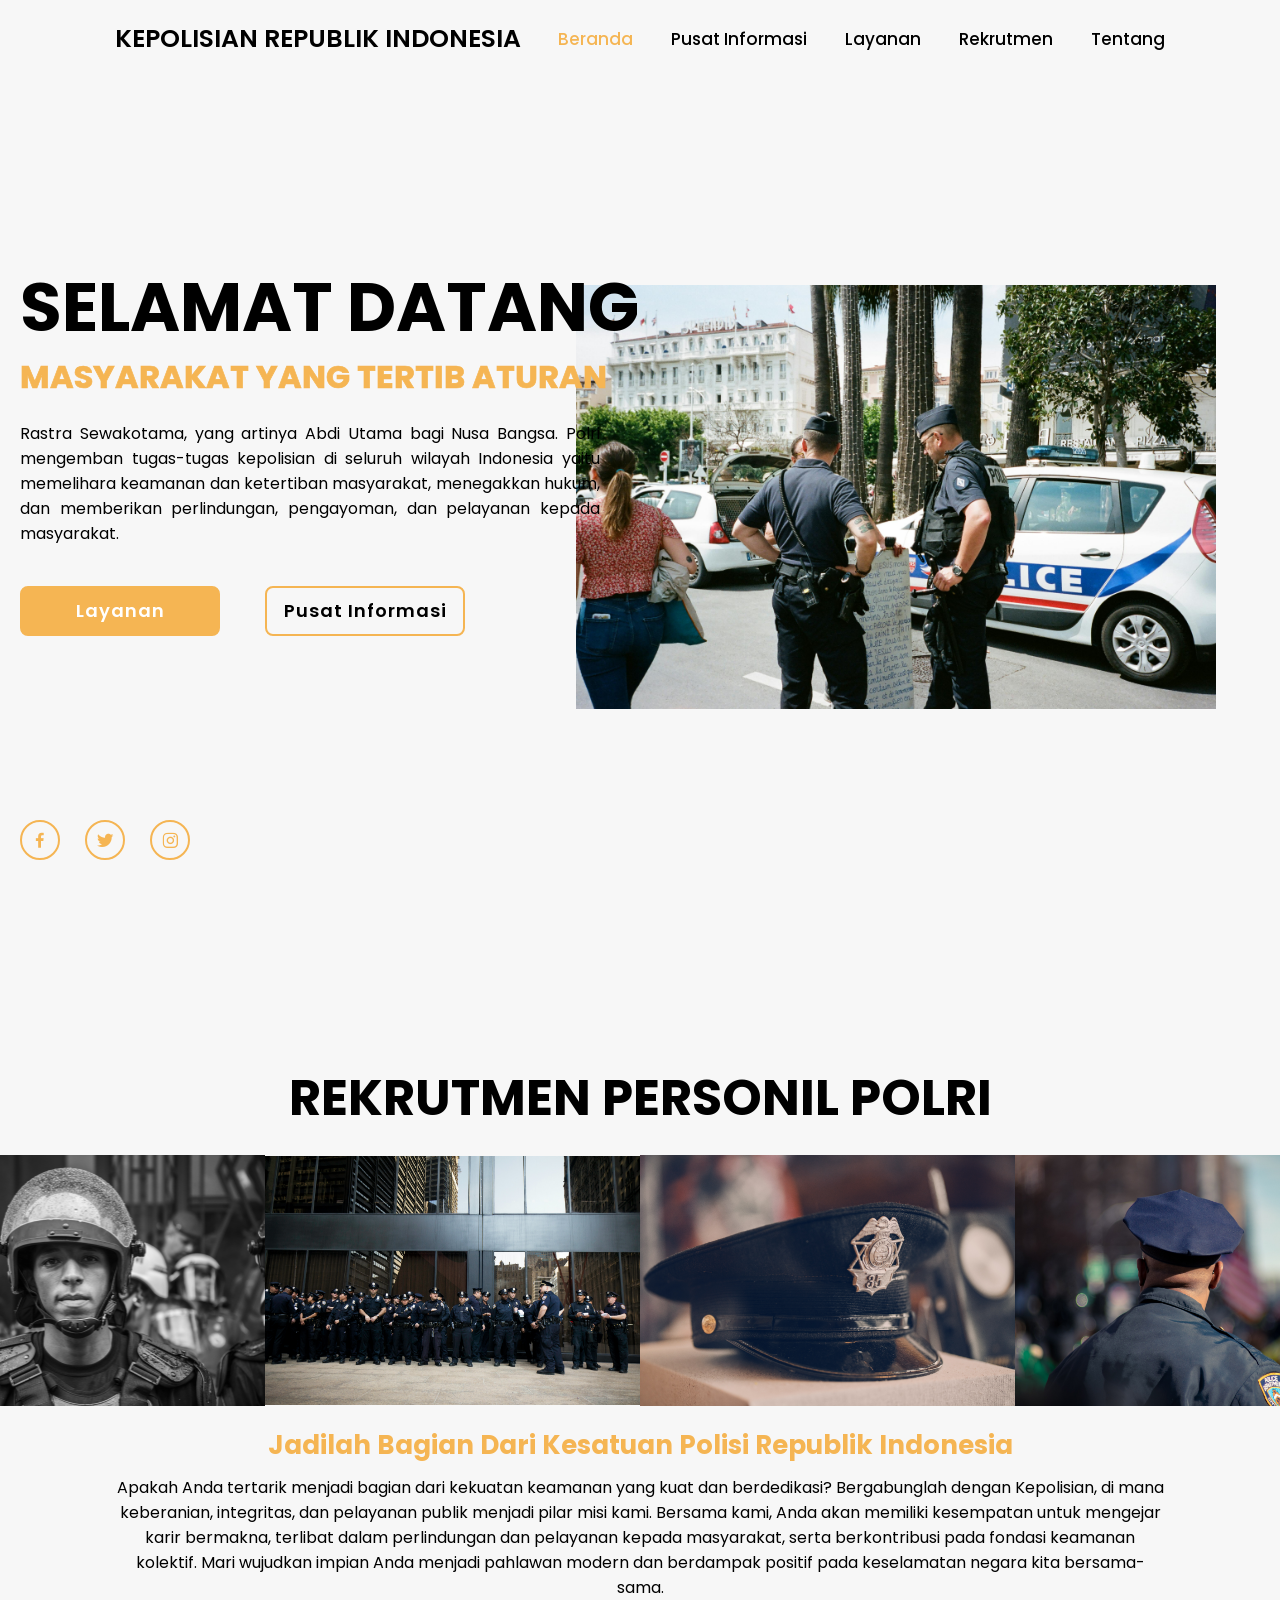
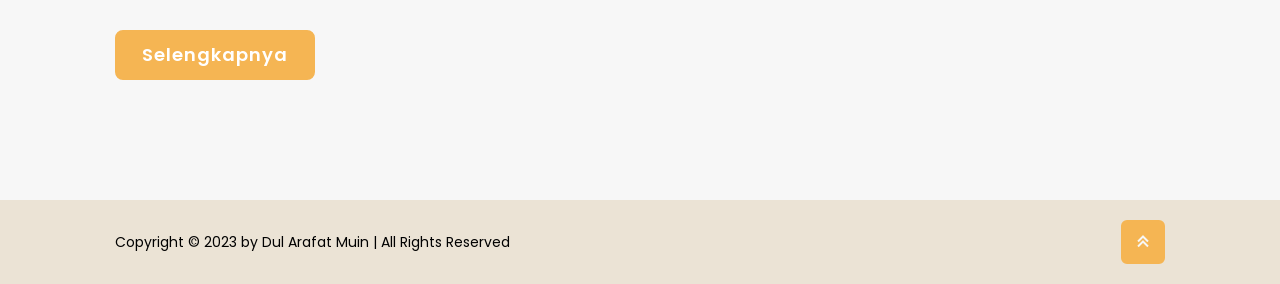
==== Beranda.html @ 5cd3f0d0 "Add files via upload" ====
<!DOCTYPE html>
<html lang="en">

    <head>
        <meta charset="UTF-8">
        <meta http-equiv="X-UA-Compatible" content="IE=edge">
        <meta name="viewport" content="width=device-width, initial-scale=1.0">
        <title>KEPOLISIAN REPUBLIK INDONESIA</title>

        <link rel="stylesheet" href="css/Beranda.css">

        <!-- box icons -->
        <link href='https://unpkg.com/boxicons@2.1.4/css/boxicons.min.css' rel='stylesheet'>

        <link rel="icon" href="/images/Lambang_Polri.png" type="image/x-icon">
        <link rel="shortcut icon" href="/images/Lambang_Polri.png" type="image/x-icon">
    </head>

    <body>

        <!-- header design -->
        <header class="header">
            <a href="#" class="logo">KEPOLISIAN REPUBLIK INDONESIA</a>
            <div class="bx bx-menu" id="menu-icon"></div>
            <nav class="navbar">
                <a href="Beranda.html" class="active">Beranda</a>
                <a href="PusatInformasi.html">Pusat Informasi</a>
                <a href="Layanan.html">Layanan</a>
                <a href="Rekrutmen.html">Rekrutmen</a>
                <a href="Tentang.html">Tentang</a>
            </nav>
            
        </header>


        <!-- home section design -->
        <section class="home" id="home">
            <div class="home-content">
                <h1>SELAMAT<span> DATANG</span></h1>
                <div class="text-animate">
                    <h3>MASYARAKAT YANG TERTIB ATURAN</h3>
                </div>
                <p>Rastra Sewakotama, yang artinya Abdi Utama bagi Nusa Bangsa. Polri mengemban tugas-tugas kepolisian di seluruh wilayah Indonesia yaitu memelihara keamanan dan ketertiban masyarakat, menegakkan hukum, dan memberikan perlindungan, pengayoman, dan pelayanan kepada masyarakat.</p>
                <div class="btn-box">
                    <a href="Layanan.html" class="btn">Layanan</a>
                    <a href="PusatInformasi.html" class="btn">Pusat Informasi</a>
                </div>
            </div>

            <div class="home-sci">
                <a href="https://www.facebook.com/DivHumasPolri/?locale=id_ID"><i class='bx bxl-facebook'></i></a>
                <a href="https://twitter.com/DivHumas_Polri"><i class='bx bxl-twitter'></i></a>
                <a href="https://www.instagram.com/divisihumaspolri/?hl=en"><i class='bx bxl-instagram'></i></a>
            </div>
            
            <div class="home-imgHover"></div>
        </section>

        <!-- about section design -->
        <section class="about" id="about">
            <h2 class="heading"><span>REKRUTMEN PERSONIL POLRI</span></h2>  
            <div class="about-img">
                <img src="/images/recruitment.jpg" alt="">
                <img src="/images/4.jpg" alt="">
                <img src="/images/5.jpg" alt="">
                <img src="/images/police 8.jpg" alt="">
                <span class="circle-spin"></span>
            </div>
            <div class="about-content">
                <h3>Jadilah Bagian Dari Kesatuan Polisi Republik Indonesia </h3>
                <p>
                    Apakah Anda tertarik menjadi bagian dari kekuatan keamanan yang kuat dan berdedikasi? Bergabunglah dengan Kepolisian, di mana keberanian, integritas, dan pelayanan publik menjadi pilar misi kami. Bersama kami, Anda akan memiliki kesempatan untuk mengejar karir bermakna, terlibat dalam perlindungan dan pelayanan kepada masyarakat, serta berkontribusi pada fondasi keamanan kolektif. Mari wujudkan impian Anda menjadi pahlawan modern dan berdampak positif pada keselamatan negara kita bersama-sama.
                </p>
                
                <div class="btn-box btns">
                    <a href="Rekrutmen.html" class="btn">Selengkapnya</a>
                </div>
            </div>
        </section>

        <!-- footer design -->
        <footer class="footer">
            <div class="footer-text">
                <p>Copyright &copy; 2023 by Dul Arafat Muin | All Rights Reserved</p>
            </div>
            <div class="footer-iconTop">
                <a href="#"><i class='bx bx-chevrons-up' ></i></a> 
            </div>
        </footer>

        <script src="js/Pusat.js"></script>
    </body>

</html>
---- css/Beranda.css ----
@import url('https://fonts.googleapis.com/css2?family=Poppins:wght@300;400;500;600;700;800;900&display=swap');

* {
    margin: 0;
    padding: 0;
    box-sizing: border-box;
    text-decoration: none;
    border: none;
    outline: none;
    scroll-behavior: smooth;
    font-family: 'Poppins', sans-serif;
}

:root {
    --bg-color: #F7F7F7;
    --second-bg-color: #F7F7F7;
    --text-color: #000000;
    --main-color: #F5B553;
}

html {
    font-size: 62.5%;
    overflow-x: hidden;
}

body {
    background: var(--bg-color);
    color: var(--text-color);
}

.header {
    position: fixed;
    top: 0;
    left: 0;
    width: 100%;
    padding: 2rem 9%;
    background: transparent;
    display: flex;
    justify-content: space-between;
    align-items: center;
    z-index: 100;
}

.logo {
    font-size: 2.5rem;
    color: #000000;  
    font-weight: 600;
}

.navbar a {
    font-size: 1.7rem;
    color: var(--text-color);
    font-weight: 500;
    margin-left: 3.5rem;
    transition: .3s;
}

.navbar a:hover,
.navbar a.active {
    color: var(--main-color);
}

#menu-icon {
    font-size: 3.6rem;
    color: var(--text-color);
    cursor: pointer;
    display: none;
}

section {
    min-height: 100vh;
    padding: 10rem 9% 2rem;
}

.home {
    display: flex;
    align-items: center;
    padding: 0 9%;
    background-image: url("/images/home\ 1.jpg");
    background-repeat: no-repeat;
    padding-left: 20px !important;
    background-size: 50%;
    background-position-y: 60%;
    background-position-x: 90%;
}

.home-content {
    max-width: 60rem;
}

.home-content h1 {
    font-size: 6.8rem;
    font-weight: 700;
    line-height: 1.3;
    width: 150rem;
}

.home-content .text-animate {
    position: relative;
    width: 80.8rem;
}

.home-content .text-animate h3 {
    font-size: 3.2rem;
    font-weight: 700;
    color: var(--main-color);
    -webkit-text-stroke: .7px var(--main-color);
}

.home-content p {
    font-size: 1.6rem;
    margin: 2rem 0 4rem;
    text-align: justify;
    width: 58rem;
}

.btn-box {
    position: relative;
    display: flex;
    justify-content: space-between;
    width: 44.5rem;
    height: 5rem;
}

.btn-box .btn {
    position: relative;
    display: inline-flex;
    justify-content: center;
    align-items: center;
    width: 20rem;
    height: 100%;
    background: var(--main-color);
    border: .2rem solid var(--main-color);
    border-radius: .8rem;
    font-size: 1.8rem;
    font-weight: 600;
    letter-spacing: .1rem;
    color: white;
    z-index: 1;
    overflow: hidden;
    transition: .3s;
}

.btn-box .btn:hover {
    color: black
}

.btn-box .btn:nth-child(2) {
    background: transparent;
    color: black;
}

.btn-box .btn:nth-child(2):hover {
    color: var(--bg-color);
}

.btn-box .btn:nth-child(2)::before {
    background: var(--main-color);
}

.btn-box .btn::before {
    content: '';
    position: absolute;
    top: 0;
    left: 0;
    width: 0%;
    height: 100%;
    background: var(--bg-color);
    z-index: -1;
    transition: .3s;
}

.btn-box .btn:hover::before {
    width: 100%;
}

.home-sci {
    position: absolute;
    bottom: 4rem;
    width: 170px;
    display: flex;
    justify-content: space-between;
}

.home-sci a {
    position: relative;
    display: inline-flex;
    justify-content: center;
    align-items: center;
    width: 40px;
    height: 40px;
    background: transparent;
    border: .2rem solid var(--main-color);
    border-radius: 50%;
    font-size: 20px;
    color: var(--main-color);
    z-index: 1;
    overflow: hidden;
    transition: .3s;
}

.home-sci  a:hover {
    color: var(--bg-color);
}

.home-sci  a::before {
    content: '';
    position: absolute;
    top: 0;
    left: 0;
    width: 0%;
    height: 100%;
    background: var(--main-color);
    z-index: -1;
    transition: .3s;
}

.home-sci  a:hover::before {
    width: 100%;
}

.home-imgHover {
    position: absolute;
    top: 0;
    right: 0;
    width: 55%;
    height: 89%;
    background: transparent;
    transition: 2s;
}

.home-imgHover:hover {
    background: var(--bg-color);
    opacity: .8;
}

.about {
    display: flex;
    justify-content: center;
    align-items: center;
    flex-direction: column;
    gap: 2rem;
    background-color: var(--second-bg-color);
    padding-bottom: 6rem;
}

.heading {
    font-size: 5rem;
    text-align: center;
}

.about-img {
    position: relative;
    width: 25rem;
    height: 25rem;
    border-radius: 50%;
    display: flex;
    justify-content: center;
    align-items: center;
}

.about-img img {
    width: 150%;

}

.about-content {
    text-align: center;
}

.about-content h3 {
    font-size: 2.6rem;
    color: #F5B553;
}

.about-content p {
    font-size: 1.6rem;
    margin: 1rem 0 3rem;
}

.footer {
    display: flex;
    justify-content: space-between;
    align-items: center;
    flex-wrap: wrap;
    padding: 2rem 9%;
    background: #EBE3D5;
}

.footer-text p {
    font-size: 1.4rem;
}

.footer-iconTop a {
    position: relative;
    display: inline-flex;
    justify-content: center;
    align-items: center;
    padding: .8rem;
    background: var(--main-color);
    border: .2rem solid var(--main-color);
    border-radius: .6rem;
    z-index: 1;
    overflow: hidden;
}

.footer-iconTop a::before {
    content: '';
    position: absolute;
    top: 0;
    left: 0;
    width: 0;
    height: 100%;
    background: var(--second-bg-color);
    z-index: -1;
    transition: .2s;
}

.footer-iconTop a:hover::before {
    width: 100%;

} 

.footer-iconTop a i {
    font-size: 2.4rem;
    color: var(--bg-color);
    transition: .2s;
}

.footer-iconTop a:hover i {
    color: var(--text-color);
}
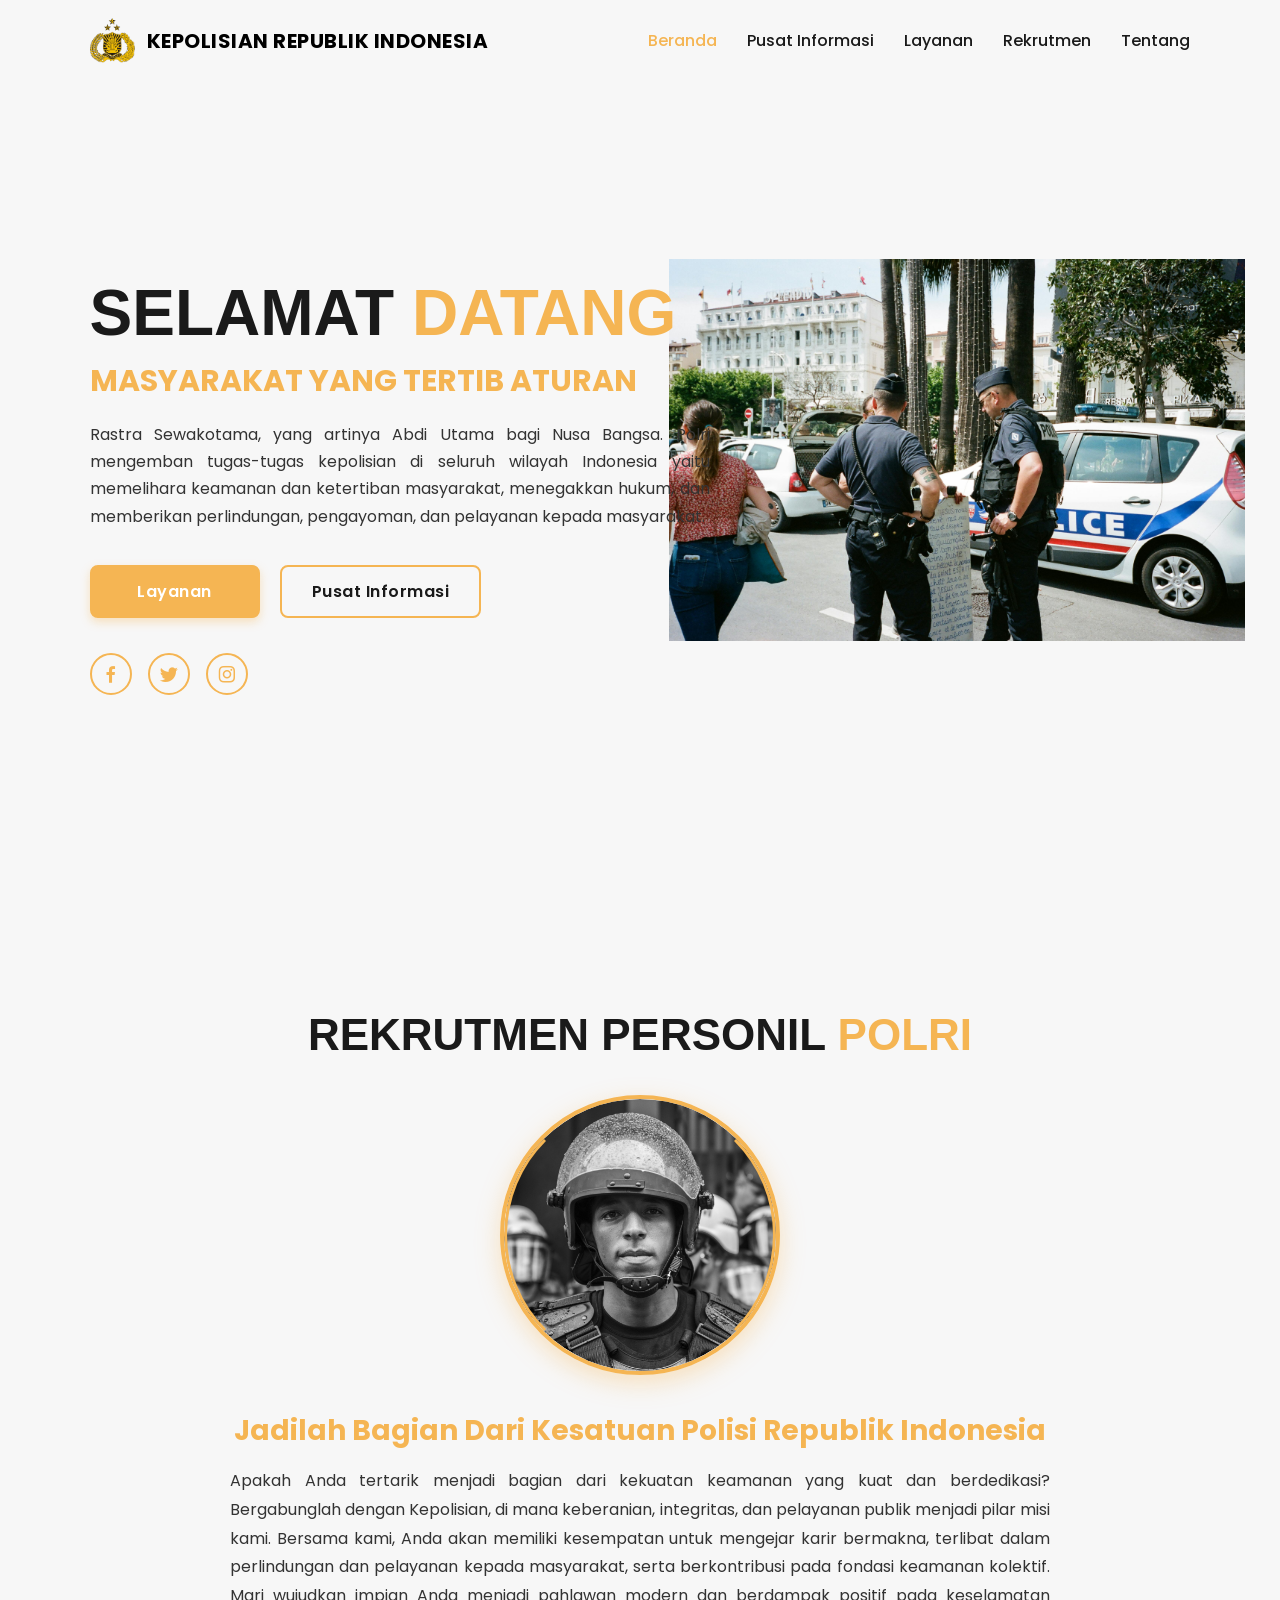
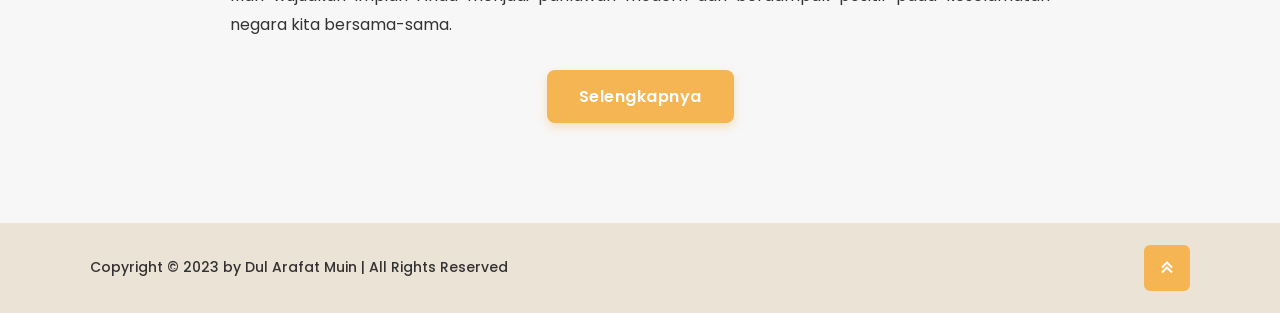
==== commit 7a2fe217: "Fix image paths, header logo, mobile responsiveness, and interactive navigation" ====
--- a/Beranda.html
+++ b/Beranda.html
@@ -1,94 +1,92 @@
-<!DOCTYPE html>
-<html lang="en">
-
-    <head>
-        <meta charset="UTF-8">
-        <meta http-equiv="X-UA-Compatible" content="IE=edge">
-        <meta name="viewport" content="width=device-width, initial-scale=1.0">
-        <title>KEPOLISIAN REPUBLIK INDONESIA</title>
-
-        <link rel="stylesheet" href="css/Beranda.css">
-
-        <!-- box icons -->
-        <link href='https://unpkg.com/boxicons@2.1.4/css/boxicons.min.css' rel='stylesheet'>
-
-        <link rel="icon" href="/images/Lambang_Polri.png" type="image/x-icon">
-        <link rel="shortcut icon" href="/images/Lambang_Polri.png" type="image/x-icon">
-    </head>
-
-    <body>
-
-        <!-- header design -->
-        <header class="header">
-            <a href="#" class="logo">KEPOLISIAN REPUBLIK INDONESIA</a>
-            <div class="bx bx-menu" id="menu-icon"></div>
-            <nav class="navbar">
-                <a href="Beranda.html" class="active">Beranda</a>
-                <a href="PusatInformasi.html">Pusat Informasi</a>
-                <a href="Layanan.html">Layanan</a>
-                <a href="Rekrutmen.html">Rekrutmen</a>
-                <a href="Tentang.html">Tentang</a>
-            </nav>
-            
-        </header>
-
-
-        <!-- home section design -->
-        <section class="home" id="home">
-            <div class="home-content">
-                <h1>SELAMAT<span> DATANG</span></h1>
-                <div class="text-animate">
-                    <h3>MASYARAKAT YANG TERTIB ATURAN</h3>
-                </div>
-                <p>Rastra Sewakotama, yang artinya Abdi Utama bagi Nusa Bangsa. Polri mengemban tugas-tugas kepolisian di seluruh wilayah Indonesia yaitu memelihara keamanan dan ketertiban masyarakat, menegakkan hukum, dan memberikan perlindungan, pengayoman, dan pelayanan kepada masyarakat.</p>
-                <div class="btn-box">
-                    <a href="Layanan.html" class="btn">Layanan</a>
-                    <a href="PusatInformasi.html" class="btn">Pusat Informasi</a>
-                </div>
-            </div>
-
-            <div class="home-sci">
-                <a href="https://www.facebook.com/DivHumasPolri/?locale=id_ID"><i class='bx bxl-facebook'></i></a>
-                <a href="https://twitter.com/DivHumas_Polri"><i class='bx bxl-twitter'></i></a>
-                <a href="https://www.instagram.com/divisihumaspolri/?hl=en"><i class='bx bxl-instagram'></i></a>
-            </div>
-            
-            <div class="home-imgHover"></div>
-        </section>
-
-        <!-- about section design -->
-        <section class="about" id="about">
-            <h2 class="heading"><span>REKRUTMEN PERSONIL POLRI</span></h2>  
-            <div class="about-img">
-                <img src="/images/recruitment.jpg" alt="">
-                <img src="/images/4.jpg" alt="">
-                <img src="/images/5.jpg" alt="">
-                <img src="/images/police 8.jpg" alt="">
-                <span class="circle-spin"></span>
-            </div>
-            <div class="about-content">
-                <h3>Jadilah Bagian Dari Kesatuan Polisi Republik Indonesia </h3>
-                <p>
-                    Apakah Anda tertarik menjadi bagian dari kekuatan keamanan yang kuat dan berdedikasi? Bergabunglah dengan Kepolisian, di mana keberanian, integritas, dan pelayanan publik menjadi pilar misi kami. Bersama kami, Anda akan memiliki kesempatan untuk mengejar karir bermakna, terlibat dalam perlindungan dan pelayanan kepada masyarakat, serta berkontribusi pada fondasi keamanan kolektif. Mari wujudkan impian Anda menjadi pahlawan modern dan berdampak positif pada keselamatan negara kita bersama-sama.
-                </p>
-                
-                <div class="btn-box btns">
-                    <a href="Rekrutmen.html" class="btn">Selengkapnya</a>
-                </div>
-            </div>
-        </section>
-
-        <!-- footer design -->
-        <footer class="footer">
-            <div class="footer-text">
-                <p>Copyright &copy; 2023 by Dul Arafat Muin | All Rights Reserved</p>
-            </div>
-            <div class="footer-iconTop">
-                <a href="#"><i class='bx bx-chevrons-up' ></i></a> 
-            </div>
-        </footer>
-
-        <script src="js/Pusat.js"></script>
-    </body>
-
-</html>
+<!DOCTYPE html>
+<html lang="id">
+
+    <head>
+        <meta charset="UTF-8">
+        <meta http-equiv="X-UA-Compatible" content="IE=edge">
+        <meta name="viewport" content="width=device-width, initial-scale=1.0">
+        <title>KEPOLISIAN REPUBLIK INDONESIA</title>
+
+        <link rel="stylesheet" href="css/Beranda.css">
+
+        <!-- box icons -->
+        <link href='https://unpkg.com/boxicons@2.1.4/css/boxicons.min.css' rel='stylesheet'>
+
+        <link rel="icon" href="images/Lambang_Polri.png" type="image/x-icon">
+        <link rel="shortcut icon" href="images/Lambang_Polri.png" type="image/x-icon">
+    </head>
+
+    <body>
+
+        <!-- header design -->
+        <header class="header">
+            <a href="Beranda.html" class="logo">
+                <img src="images/Lambang_Polri.png" alt="Logo Polri" class="logo-img">
+                <span>KEPOLISIAN REPUBLIK INDONESIA</span>
+            </a>
+            <div class="bx bx-menu" id="menu-icon"></div>
+            <nav class="navbar">
+                <a href="Beranda.html" class="active">Beranda</a>
+                <a href="PusatInformasi.html">Pusat Informasi</a>
+                <a href="Layanan.html">Layanan</a>
+                <a href="Rekrutmen.html">Rekrutmen</a>
+                <a href="Tentang.html">Tentang</a>
+            </nav>
+        </header>
+
+        <!-- home section design -->
+        <section class="home" id="home">
+            <div class="home-content">
+                <h1>SELAMAT <span>DATANG</span></h1>
+                <div class="text-animate">
+                    <h3>MASYARAKAT YANG TERTIB ATURAN</h3>
+                </div>
+                <p>Rastra Sewakotama, yang artinya Abdi Utama bagi Nusa Bangsa. Polri mengemban tugas-tugas kepolisian di seluruh wilayah Indonesia yaitu memelihara keamanan dan ketertiban masyarakat, menegakkan hukum, dan memberikan perlindungan, pengayoman, dan pelayanan kepada masyarakat.</p>
+                <div class="btn-box">
+                    <a href="Layanan.html" class="btn">Layanan</a>
+                    <a href="PusatInformasi.html" class="btn">Pusat Informasi</a>
+                </div>
+                <div class="home-sci">
+                    <a href="https://www.facebook.com/DivHumasPolri/?locale=id_ID" target="_blank" rel="noopener noreferrer" aria-label="Facebook"><i class='bx bxl-facebook'></i></a>
+                    <a href="https://twitter.com/DivHumas_Polri" target="_blank" rel="noopener noreferrer" aria-label="Twitter"><i class='bx bxl-twitter'></i></a>
+                    <a href="https://www.instagram.com/divisihumaspolri/?hl=en" target="_blank" rel="noopener noreferrer" aria-label="Instagram"><i class='bx bxl-instagram'></i></a>
+                </div>
+            </div>
+        </section>
+
+        <!-- about section design -->
+        <section class="about" id="about">
+            <h2 class="heading">REKRUTMEN PERSONIL <span>POLRI</span></h2>  
+            <div class="about-img">
+                <img src="images/recruitment.jpg" alt="Rekrutmen Polri 1">
+                <img src="images/4.jpg" alt="Rekrutmen Polri 2">
+                <img src="images/5.jpg" alt="Rekrutmen Polri 3">
+                <img src="images/police 8.jpg" alt="Rekrutmen Polri 4">
+                <span class="circle-spin"></span>
+            </div>
+            <div class="about-content">
+                <h3>Jadilah Bagian Dari Kesatuan Polisi Republik Indonesia</h3>
+                <p>
+                    Apakah Anda tertarik menjadi bagian dari kekuatan keamanan yang kuat dan berdedikasi? Bergabunglah dengan Kepolisian, di mana keberanian, integritas, dan pelayanan publik menjadi pilar misi kami. Bersama kami, Anda akan memiliki kesempatan untuk mengejar karir bermakna, terlibat dalam perlindungan dan pelayanan kepada masyarakat, serta berkontribusi pada fondasi keamanan kolektif. Mari wujudkan impian Anda menjadi pahlawan modern dan berdampak positif pada keselamatan negara kita bersama-sama.
+                </p>
+                
+                <div class="btn-box">
+                    <a href="Rekrutmen.html" class="btn">Selengkapnya</a>
+                </div>
+            </div>
+        </section>
+
+        <!-- footer design -->
+        <footer class="footer">
+            <div class="footer-text">
+                <p>Copyright &copy; 2023 by Dul Arafat Muin | All Rights Reserved</p>
+            </div>
+            <div class="footer-iconTop">
+                <a href="#" aria-label="Kembali ke atas"><i class='bx bx-chevrons-up'></i></a> 
+            </div>
+        </footer>
+
+        <script src="js/Pusat.js"></script>
+    </body>
+
+</html>
--- a/css/Beranda.css
+++ b/css/Beranda.css
@@ -1,332 +1,452 @@
-@import url('https://fonts.googleapis.com/css2?family=Poppins:wght@300;400;500;600;700;800;900&display=swap');
-
-* {
-    margin: 0;
-    padding: 0;
-    box-sizing: border-box;
-    text-decoration: none;
-    border: none;
-    outline: none;
-    scroll-behavior: smooth;
-    font-family: 'Poppins', sans-serif;
-}
-
-:root {
-    --bg-color: #F7F7F7;
-    --second-bg-color: #F7F7F7;
-    --text-color: #000000;
-    --main-color: #F5B553;
-}
-
-html {
-    font-size: 62.5%;
-    overflow-x: hidden;
-}
-
-body {
-    background: var(--bg-color);
-    color: var(--text-color);
-}
-
-.header {
-    position: fixed;
-    top: 0;
-    left: 0;
-    width: 100%;
-    padding: 2rem 9%;
-    background: transparent;
-    display: flex;
-    justify-content: space-between;
-    align-items: center;
-    z-index: 100;
-}
-
-.logo {
-    font-size: 2.5rem;
-    color: #000000;  
-    font-weight: 600;
-}
-
-.navbar a {
-    font-size: 1.7rem;
-    color: var(--text-color);
-    font-weight: 500;
-    margin-left: 3.5rem;
-    transition: .3s;
-}
-
-.navbar a:hover,
-.navbar a.active {
-    color: var(--main-color);
-}
-
-#menu-icon {
-    font-size: 3.6rem;
-    color: var(--text-color);
-    cursor: pointer;
-    display: none;
-}
-
-section {
-    min-height: 100vh;
-    padding: 10rem 9% 2rem;
-}
-
-.home {
-    display: flex;
-    align-items: center;
-    padding: 0 9%;
-    background-image: url("/images/home\ 1.jpg");
-    background-repeat: no-repeat;
-    padding-left: 20px !important;
-    background-size: 50%;
-    background-position-y: 60%;
-    background-position-x: 90%;
-}
-
-.home-content {
-    max-width: 60rem;
-}
-
-.home-content h1 {
-    font-size: 6.8rem;
-    font-weight: 700;
-    line-height: 1.3;
-    width: 150rem;
-}
-
-.home-content .text-animate {
-    position: relative;
-    width: 80.8rem;
-}
-
-.home-content .text-animate h3 {
-    font-size: 3.2rem;
-    font-weight: 700;
-    color: var(--main-color);
-    -webkit-text-stroke: .7px var(--main-color);
-}
-
-.home-content p {
-    font-size: 1.6rem;
-    margin: 2rem 0 4rem;
-    text-align: justify;
-    width: 58rem;
-}
-
-.btn-box {
-    position: relative;
-    display: flex;
-    justify-content: space-between;
-    width: 44.5rem;
-    height: 5rem;
-}
-
-.btn-box .btn {
-    position: relative;
-    display: inline-flex;
-    justify-content: center;
-    align-items: center;
-    width: 20rem;
-    height: 100%;
-    background: var(--main-color);
-    border: .2rem solid var(--main-color);
-    border-radius: .8rem;
-    font-size: 1.8rem;
-    font-weight: 600;
-    letter-spacing: .1rem;
-    color: white;
-    z-index: 1;
-    overflow: hidden;
-    transition: .3s;
-}
-
-.btn-box .btn:hover {
-    color: black
-}
-
-.btn-box .btn:nth-child(2) {
-    background: transparent;
-    color: black;
-}
-
-.btn-box .btn:nth-child(2):hover {
-    color: var(--bg-color);
-}
-
-.btn-box .btn:nth-child(2)::before {
-    background: var(--main-color);
-}
-
-.btn-box .btn::before {
-    content: '';
-    position: absolute;
-    top: 0;
-    left: 0;
-    width: 0%;
-    height: 100%;
-    background: var(--bg-color);
-    z-index: -1;
-    transition: .3s;
-}
-
-.btn-box .btn:hover::before {
-    width: 100%;
-}
-
-.home-sci {
-    position: absolute;
-    bottom: 4rem;
-    width: 170px;
-    display: flex;
-    justify-content: space-between;
-}
-
-.home-sci a {
-    position: relative;
-    display: inline-flex;
-    justify-content: center;
-    align-items: center;
-    width: 40px;
-    height: 40px;
-    background: transparent;
-    border: .2rem solid var(--main-color);
-    border-radius: 50%;
-    font-size: 20px;
-    color: var(--main-color);
-    z-index: 1;
-    overflow: hidden;
-    transition: .3s;
-}
-
-.home-sci  a:hover {
-    color: var(--bg-color);
-}
-
-.home-sci  a::before {
-    content: '';
-    position: absolute;
-    top: 0;
-    left: 0;
-    width: 0%;
-    height: 100%;
-    background: var(--main-color);
-    z-index: -1;
-    transition: .3s;
-}
-
-.home-sci  a:hover::before {
-    width: 100%;
-}
-
-.home-imgHover {
-    position: absolute;
-    top: 0;
-    right: 0;
-    width: 55%;
-    height: 89%;
-    background: transparent;
-    transition: 2s;
-}
-
-.home-imgHover:hover {
-    background: var(--bg-color);
-    opacity: .8;
-}
-
-.about {
-    display: flex;
-    justify-content: center;
-    align-items: center;
-    flex-direction: column;
-    gap: 2rem;
-    background-color: var(--second-bg-color);
-    padding-bottom: 6rem;
-}
-
-.heading {
-    font-size: 5rem;
-    text-align: center;
-}
-
-.about-img {
-    position: relative;
-    width: 25rem;
-    height: 25rem;
-    border-radius: 50%;
-    display: flex;
-    justify-content: center;
-    align-items: center;
-}
-
-.about-img img {
-    width: 150%;
-
-}
-
-.about-content {
-    text-align: center;
-}
-
-.about-content h3 {
-    font-size: 2.6rem;
-    color: #F5B553;
-}
-
-.about-content p {
-    font-size: 1.6rem;
-    margin: 1rem 0 3rem;
-}
-
-.footer {
-    display: flex;
-    justify-content: space-between;
-    align-items: center;
-    flex-wrap: wrap;
-    padding: 2rem 9%;
-    background: #EBE3D5;
-}
-
-.footer-text p {
-    font-size: 1.4rem;
-}
-
-.footer-iconTop a {
-    position: relative;
-    display: inline-flex;
-    justify-content: center;
-    align-items: center;
-    padding: .8rem;
-    background: var(--main-color);
-    border: .2rem solid var(--main-color);
-    border-radius: .6rem;
-    z-index: 1;
-    overflow: hidden;
-}
-
-.footer-iconTop a::before {
-    content: '';
-    position: absolute;
-    top: 0;
-    left: 0;
-    width: 0;
-    height: 100%;
-    background: var(--second-bg-color);
-    z-index: -1;
-    transition: .2s;
-}
-
-.footer-iconTop a:hover::before {
-    width: 100%;
-
-} 
-
-.footer-iconTop a i {
-    font-size: 2.4rem;
-    color: var(--bg-color);
-    transition: .2s;
-}
-
-.footer-iconTop a:hover i {
-    color: var(--text-color);
-}+@import url('https://fonts.googleapis.com/css2?family=Poppins:wght@300;400;500;600;700;800;900&display=swap');
+
+* {
+    margin: 0;
+    padding: 0;
+    box-sizing: border-box;
+    text-decoration: none;
+    border: none;
+    outline: none;
+    scroll-behavior: smooth;
+    font-family: 'Poppins', sans-serif;
+}
+
+:root {
+    --bg-color: #F7F7F7;
+    --second-bg-color: #F7F7F7;
+    --text-color: #1a1a1a;
+    --main-color: #F5B553;
+    --header-bg: rgb(235, 227, 213);
+}
+
+html {
+    font-size: 62.5%;
+    overflow-x: hidden;
+}
+
+body {
+    background: var(--bg-color);
+    color: var(--text-color);
+    overflow-x: hidden;
+}
+
+.header {
+    position: fixed;
+    top: 0;
+    left: 0;
+    width: 100%;
+    padding: 1.8rem 7%;
+    background: transparent;
+    display: flex;
+    justify-content: space-between;
+    align-items: center;
+    z-index: 1000;
+    transition: background 0.3s ease, padding 0.3s ease, box-shadow 0.3s ease;
+}
+
+.header.sticky {
+    background: rgba(235, 227, 213, 0.96);
+    backdrop-filter: blur(8px);
+    box-shadow: 0 0.4rem 1.5rem rgba(0, 0, 0, 0.1);
+    padding: 1.2rem 7%;
+}
+
+.logo {
+    display: inline-flex;
+    align-items: center;
+    gap: 1.2rem;
+    font-size: 2rem;
+    color: #000000;
+    font-weight: 700;
+    letter-spacing: .05rem;
+}
+
+.logo .logo-img {
+    height: 4.5rem;
+    width: auto;
+    object-fit: contain;
+}
+
+.navbar {
+    display: flex;
+    align-items: center;
+}
+
+.navbar a {
+    font-size: 1.6rem;
+    color: var(--text-color);
+    font-weight: 500;
+    margin-left: 3rem;
+    transition: .3s;
+    position: relative;
+}
+
+.navbar a:hover,
+.navbar a.active {
+    color: var(--main-color);
+}
+
+#menu-icon {
+    font-size: 3.6rem;
+    color: var(--text-color);
+    cursor: pointer;
+    display: none;
+}
+
+section {
+    min-height: 100vh;
+    padding: 11rem 7% 4rem;
+}
+
+/* Home Section */
+.home {
+    display: flex;
+    align-items: center;
+    position: relative;
+    background-image: url("../images/home 1.jpg");
+    background-repeat: no-repeat;
+    background-size: 45%;
+    background-position: right 5% center;
+    min-height: 100vh;
+}
+
+.home-content {
+    max-width: 62rem;
+    width: 100%;
+    z-index: 2;
+}
+
+.home-content h1 {
+    font-size: clamp(3.6rem, 5.5vw, 6.4rem);
+    font-weight: 800;
+    line-height: 1.2;
+    color: var(--text-color);
+}
+
+.home-content h1 span {
+    color: var(--main-color);
+}
+
+.home-content .text-animate {
+    position: relative;
+    margin: 1rem 0;
+}
+
+.home-content .text-animate h3 {
+    font-size: clamp(2rem, 3.2vw, 3rem);
+    font-weight: 700;
+    color: var(--main-color);
+    line-height: 1.3;
+}
+
+.home-content p {
+    font-size: 1.6rem;
+    line-height: 1.7;
+    margin: 2rem 0 3.5rem;
+    text-align: justify;
+    color: #333333;
+}
+
+.btn-box {
+    display: flex;
+    align-items: center;
+    gap: 2rem;
+    flex-wrap: wrap;
+    margin-bottom: 2rem;
+}
+
+.btn-box .btn {
+    display: inline-flex;
+    justify-content: center;
+    align-items: center;
+    padding: 1.2rem 3rem;
+    min-width: 17rem;
+    background: var(--main-color);
+    border: .2rem solid var(--main-color);
+    border-radius: .8rem;
+    font-size: 1.6rem;
+    font-weight: 600;
+    letter-spacing: .05rem;
+    color: #ffffff;
+    transition: .3s ease;
+    box-shadow: 0 0.4rem 1rem rgba(245, 181, 83, 0.35);
+}
+
+.btn-box .btn:hover {
+    background: transparent;
+    color: var(--text-color);
+    box-shadow: none;
+}
+
+.btn-box .btn:nth-child(2) {
+    background: transparent;
+    color: var(--text-color);
+    box-shadow: none;
+}
+
+.btn-box .btn:nth-child(2):hover {
+    background: var(--main-color);
+    color: #ffffff;
+    box-shadow: 0 0.4rem 1rem rgba(245, 181, 83, 0.35);
+}
+
+.home-sci {
+    display: flex;
+    gap: 1.6rem;
+    margin-top: 3.5rem;
+}
+
+.home-sci a {
+    display: inline-flex;
+    justify-content: center;
+    align-items: center;
+    width: 4.2rem;
+    height: 4.2rem;
+    background: transparent;
+    border: .2rem solid var(--main-color);
+    border-radius: 50%;
+    font-size: 2.2rem;
+    color: var(--main-color);
+    transition: .3s;
+}
+
+.home-sci a:hover {
+    background: var(--main-color);
+    color: #ffffff;
+    box-shadow: 0 0.4rem 1.2rem rgba(245, 181, 83, 0.45);
+    transform: translateY(-3px);
+}
+
+/* About Section */
+.about {
+    display: flex;
+    justify-content: center;
+    align-items: center;
+    flex-direction: column;
+    gap: 3.5rem;
+    background-color: var(--second-bg-color);
+    padding-bottom: 8rem;
+}
+
+.heading {
+    font-size: clamp(2.8rem, 4.5vw, 4.4rem);
+    text-align: center;
+    font-weight: 800;
+}
+
+.heading span {
+    color: var(--main-color);
+}
+
+.about-img {
+    position: relative;
+    width: 28rem;
+    height: 28rem;
+    max-width: 80vw;
+    max-height: 80vw;
+    border-radius: 50%;
+    display: flex;
+    justify-content: center;
+    align-items: center;
+    overflow: hidden;
+    border: .4rem solid var(--main-color);
+    box-shadow: 0 0.8rem 2.5rem rgba(245, 181, 83, 0.35);
+}
+
+.about-img img {
+    position: absolute;
+    top: 0;
+    left: 0;
+    width: 100%;
+    height: 100%;
+    object-fit: cover;
+    border-radius: 50%;
+}
+
+.about-img .circle-spin {
+    position: absolute;
+    top: 50%;
+    left: 50%;
+    transform: translate(-50%, -50%) rotate(0);
+    width: 100%;
+    height: 100%;
+    border-radius: 50%;
+    border-top: .3rem solid transparent;
+    border-bottom: .3rem solid transparent;
+    border-left: .3rem solid var(--main-color);
+    border-right: .3rem solid var(--main-color);
+    animation: spinBorder 6s linear infinite;
+    pointer-events: none;
+}
+
+@keyframes spinBorder {
+    100% {
+        transform: translate(-50%, -50%) rotate(360deg);
+    }
+}
+
+.about-content {
+    text-align: center;
+    max-width: 82rem;
+    width: 100%;
+}
+
+.about-content h3 {
+    font-size: clamp(2.2rem, 3.2vw, 2.8rem);
+    color: var(--main-color);
+    margin-bottom: 1.5rem;
+    font-weight: 700;
+}
+
+.about-content p {
+    font-size: 1.6rem;
+    line-height: 1.8;
+    margin: 1rem 0 3rem;
+    text-align: justify;
+    color: #333333;
+}
+
+.about-content .btn-box {
+    justify-content: center;
+}
+
+/* Footer */
+.footer {
+    display: flex;
+    justify-content: space-between;
+    align-items: center;
+    flex-wrap: wrap;
+    padding: 2.2rem 7%;
+    background: #EBE3D5;
+}
+
+.footer-text p {
+    font-size: 1.4rem;
+    color: #333333;
+    font-weight: 500;
+}
+
+.footer-iconTop a {
+    display: inline-flex;
+    justify-content: center;
+    align-items: center;
+    padding: .9rem;
+    background: var(--main-color);
+    border: .2rem solid var(--main-color);
+    border-radius: .6rem;
+    transition: .3s ease;
+}
+
+.footer-iconTop a i {
+    font-size: 2.4rem;
+    color: #ffffff;
+    transition: .3s;
+}
+
+.footer-iconTop a:hover {
+    background: transparent;
+    transform: translateY(-3px);
+}
+
+.footer-iconTop a:hover i {
+    color: var(--text-color);
+}
+
+/* Responsive Media Queries */
+@media (max-width: 1200px) {
+    html {
+        font-size: 58%;
+    }
+    .header {
+        padding: 1.8rem 5%;
+    }
+    .header.sticky {
+        padding: 1.2rem 5%;
+    }
+    section {
+        padding: 10rem 5% 4rem;
+    }
+    .footer {
+        padding: 2rem 5%;
+    }
+}
+
+@media (max-width: 991px) {
+    .home {
+        background-size: 40%;
+        background-position: right 2% center;
+    }
+    .navbar a {
+        margin-left: 2rem;
+        font-size: 1.5rem;
+    }
+}
+
+@media (max-width: 820px) {
+    .home {
+        background-image: linear-gradient(rgba(247, 247, 247, 0.88), rgba(247, 247, 247, 0.94)), url("../images/home 1.jpg");
+        background-size: cover;
+        background-position: center;
+        text-align: left;
+    }
+    
+    #menu-icon {
+        display: block;
+    }
+    
+    .navbar {
+        position: absolute;
+        top: 100%;
+        left: -100%;
+        width: 100%;
+        padding: 1.5rem 5%;
+        background: rgba(235, 227, 213, 0.98);
+        backdrop-filter: blur(12px);
+        box-shadow: 0 0.8rem 1.5rem rgba(0, 0, 0, 0.15);
+        flex-direction: column;
+        align-items: flex-start;
+        transition: left 0.3s ease;
+    }
+    
+    .navbar.active {
+        left: 0;
+    }
+    
+    .navbar a {
+        display: block;
+        font-size: 1.8rem;
+        margin: 1.2rem 0;
+        width: 100%;
+        padding: 0.5rem 0;
+    }
+}
+
+@media (max-width: 520px) {
+    html {
+        font-size: 52%;
+    }
+    
+    .logo {
+        font-size: 1.5rem;
+        gap: .8rem;
+    }
+    
+    .logo .logo-img {
+        height: 3.6rem;
+    }
+    
+    .btn-box {
+        flex-direction: column;
+        width: 100%;
+    }
+    
+    .btn-box .btn {
+        width: 100%;
+    }
+    
+    .footer {
+        flex-direction: column-reverse;
+        gap: 1.8rem;
+        text-align: center;
+    }
+}
